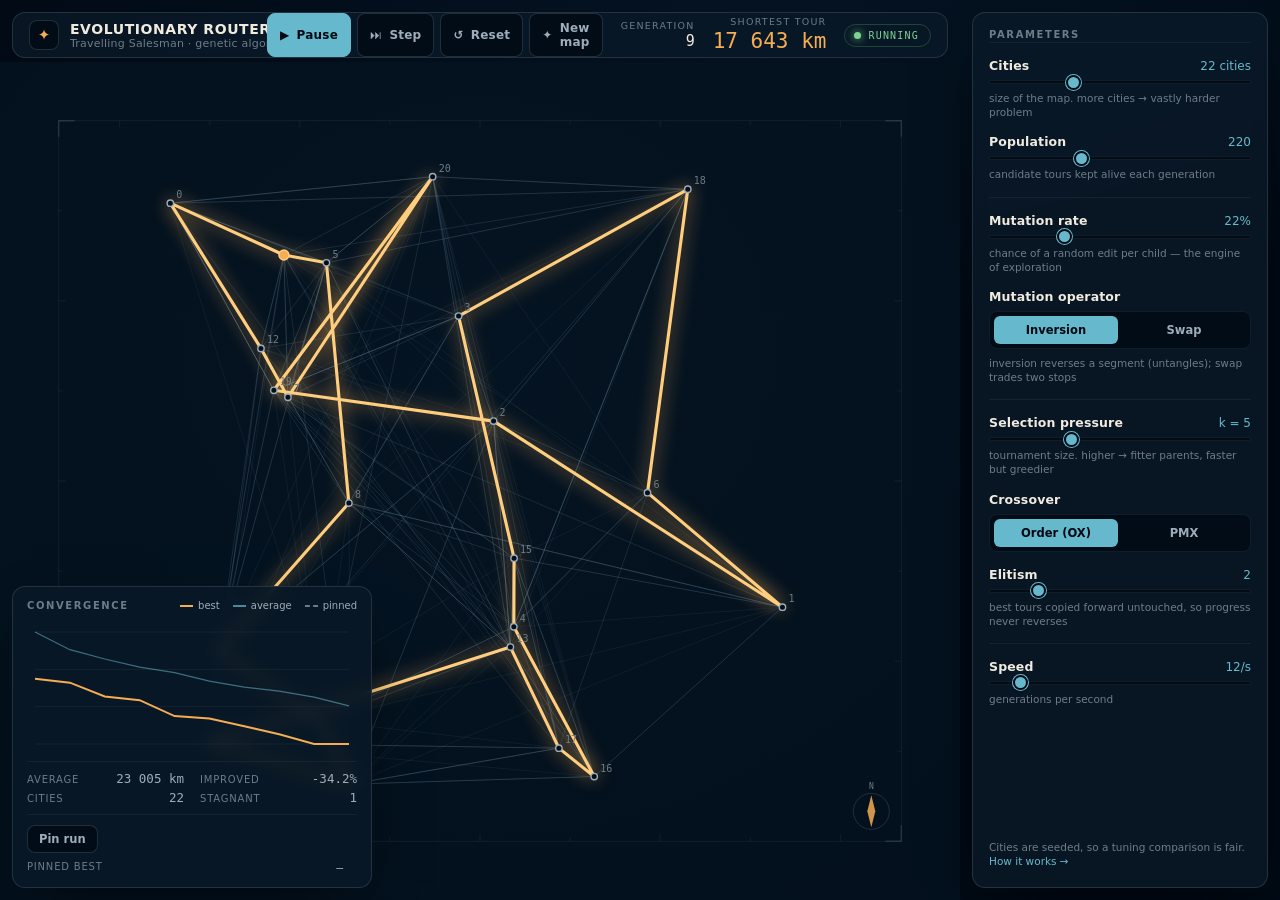
==== index.html @ 06145959 "Evolutionary Router: a live genetic-algorithm TSP solver Self-contained static instrument that evolv" ====
<!DOCTYPE html>
<html lang="en">
<head>
  <meta charset="UTF-8" />
  <meta name="viewport" content="width=device-width, initial-scale=1.0" />
  <title>Evolutionary Router · TSP Genetic Algorithm</title>
  <meta name="description" content="A genetic algorithm solving the Travelling Salesman Problem in real time." />
  <link rel="icon" type="image/svg+xml" href="assets/favicon.svg" />
  <link rel="stylesheet" href="style.css" />
</head>
<body>
  <canvas id="stage"></canvas>

  <!-- ============================== Top bar ============================== -->
  <header id="topbar" class="panel">
    <div class="brand">
      <span class="mark" aria-hidden="true">&#x2726;</span>
      <div class="brand-txt">
        <h1>Evolutionary Router</h1>
        <p>Travelling Salesman &middot; genetic algorithm</p>
      </div>
    </div>

    <div class="transport" role="group" aria-label="Run controls">
      <button id="btn-play" class="tbtn" data-on="1" title="Play / pause (Space)">
        <span class="ico" aria-hidden="true">&#9654;</span><span class="label">Play</span>
      </button>
      <button id="btn-step" class="tbtn" title="Advance one generation (S)">
        <span class="ico" aria-hidden="true">&#9197;</span><span class="label">Step</span>
      </button>
      <button id="btn-reset" class="tbtn" title="Restart from random tours (R)">
        <span class="ico" aria-hidden="true">&#8634;</span><span class="label">Reset</span>
      </button>
      <button id="btn-regen" class="tbtn" title="Generate a new set of cities">
        <span class="ico" aria-hidden="true">&#10022;</span><span class="label">New map</span>
      </button>
    </div>

    <div class="status">
      <div class="stat">
        <span class="k">generation</span>
        <span id="r-gen" class="v mono">0</span>
      </div>
      <div class="stat hero">
        <span class="k">shortest tour</span>
        <span id="r-best" class="v mono">&mdash;</span>
      </div>
      <span id="run-state" class="badge" data-on="1">RUNNING</span>
    </div>
  </header>

  <!-- ============================== Rail ============================== -->
  <aside id="rail" class="panel" aria-label="Algorithm parameters">
    <h2 class="rail-title">Parameters</h2>

    <div class="ctrl">
      <div class="ctrl-head"><label for="c-cities">Cities</label><output id="v-cities">22 cities</output></div>
      <input id="c-cities" type="range" min="5" max="60" step="1" value="22" />
      <p class="hint">size of the map. more cities &rarr; vastly harder problem</p>
    </div>

    <div class="ctrl">
      <div class="ctrl-head"><label for="c-pop">Population</label><output id="v-pop">220</output></div>
      <input id="c-pop" type="range" min="20" max="600" step="10" value="220" />
      <p class="hint">candidate tours kept alive each generation</p>
    </div>

    <hr class="rail-sep" />

    <div class="ctrl">
      <div class="ctrl-head"><label for="c-mut">Mutation rate</label><output id="v-mut">22%</output></div>
      <input id="c-mut" type="range" min="0" max="0.8" step="0.01" value="0.22" />
      <p class="hint">chance of a random edit per child &mdash; the engine of exploration</p>
    </div>

    <div class="ctrl">
      <div class="ctrl-head"><label>Mutation operator</label></div>
      <div id="seg-mut" class="seg" role="group" aria-label="Mutation operator">
        <button data-val="inversion" data-on="1">Inversion</button>
        <button data-val="swap" data-on="0">Swap</button>
      </div>
      <p class="hint">inversion reverses a segment (untangles); swap trades two stops</p>
    </div>

    <hr class="rail-sep" />

    <div class="ctrl">
      <div class="ctrl-head"><label for="c-tourn">Selection pressure</label><output id="v-tourn">k = 5</output></div>
      <input id="c-tourn" type="range" min="2" max="12" step="1" value="5" />
      <p class="hint">tournament size. higher &rarr; fitter parents, faster but greedier</p>
    </div>

    <div class="ctrl">
      <div class="ctrl-head"><label>Crossover</label></div>
      <div id="seg-cx" class="seg" role="group" aria-label="Crossover operator">
        <button data-val="ox" data-on="1">Order (OX)</button>
        <button data-val="pmx" data-on="0">PMX</button>
      </div>
    </div>

    <div class="ctrl">
      <div class="ctrl-head"><label for="c-elite">Elitism</label><output id="v-elite">2</output></div>
      <input id="c-elite" type="range" min="0" max="12" step="1" value="2" />
      <p class="hint">best tours copied forward untouched, so progress never reverses</p>
    </div>

    <hr class="rail-sep" />

    <div class="ctrl">
      <div class="ctrl-head"><label for="c-speed">Speed</label><output id="v-speed">12/s</output></div>
      <input id="c-speed" type="range" min="1" max="120" step="1" value="12" />
      <p class="hint">generations per second</p>
    </div>

    <p class="rail-foot">
      Cities are seeded, so a tuning comparison is fair.
      <a href="explanation.html">How it works &rarr;</a>
    </p>
  </aside>

  <!-- ============================== Convergence ============================== -->
  <section id="chartpanel" class="panel" aria-label="Convergence and metrics">
    <div class="chart-head">
      <h2>Convergence</h2>
      <div class="legend">
        <span class="l-best"><i></i>best</span>
        <span class="l-avg"><i></i>average</span>
        <span class="l-pin"><i></i>pinned</span>
      </div>
    </div>

    <canvas id="chart"></canvas>

    <div class="metrics">
      <div class="metric"><span class="k">average</span><span id="r-avg" class="v mono">&mdash;</span></div>
      <div class="metric"><span class="k">improved</span><span id="r-improve" class="v mono">0%</span></div>
      <div class="metric"><span class="k">cities</span><span id="r-cities" class="v mono">22</span></div>
      <div class="metric"><span class="k">stagnant</span><span id="r-stagnant" class="v mono">0</span></div>
    </div>

    <div class="compare">
      <div class="compare-row">
        <button id="btn-pin" class="cbtn" title="Snapshot this run to race the next one against">Pin run</button>
        <button id="btn-clearpin" class="cbtn" hidden>Clear</button>
        <span id="pin-label"></span>
      </div>
      <div id="pin-row" hidden>
        <span class="k">pinned best</span>
        <span class="v"><span id="r-pinned">&mdash;</span> &nbsp; <span id="r-delta"></span></span>
      </div>
    </div>
  </section>

  <script src="genetic-algorithm.js"></script>
</body>
</html>
---- style.css ----
/* ============================================================================
   Nautical chart at night — design system for the Evolutionary Router.
   Cool ink ground, a single committed brass signal for the champion tour,
   instrument-grade mono readouts. OKLCH only; no pure #000/#fff; neutrals
   tinted toward the ink hue (~248).
   ============================================================================ */
:root {
  --bg-deep:   oklch(0.13  0.030 248);
  --bg:        oklch(0.165 0.034 248);
  --panel:     oklch(0.205 0.036 248 / 0.92);
  --panel-2:   oklch(0.245 0.038 248);
  --well:      oklch(0.150 0.030 248);
  --line:      oklch(0.40  0.030 248 / 0.55);
  --line-soft: oklch(0.36  0.026 248 / 0.32);
  --ink:       oklch(0.94  0.018 90);
  --ink-dim:   oklch(0.74  0.024 240);
  --ink-faint: oklch(0.58  0.026 240);
  --champ:     oklch(0.80  0.135 70);
  --champ-hi:  oklch(0.88  0.115 75);
  --accent:    oklch(0.74  0.085 215);
  --accent-d:  oklch(0.62  0.085 215);
  --ghost:     oklch(0.62  0.040 240 / 0.10);
  --good:      oklch(0.80  0.130 150);
  --warn:      oklch(0.76  0.140 45);

  --r:    13px;
  --r-sm: 8px;
  --shadow: 0 22px 60px -26px oklch(0.06 0.03 248 / 0.9);
  --mono: ui-monospace, "Cascadia Code", "JetBrains Mono", "SF Mono", Consolas, monospace;
  --sans: "Segoe UI", system-ui, -apple-system, Roboto, "Helvetica Neue", sans-serif;

  --rail-w: 320px;
  --bar-h:  62px;
}

* { box-sizing: border-box; margin: 0; padding: 0; }
html, body { height: 100%; }
body {
  font-family: var(--sans);
  color: var(--ink);
  background:
    radial-gradient(120% 80% at 60% -10%, oklch(0.24 0.05 248 / 0.5), transparent 60%),
    radial-gradient(90% 70% at 8% 108%, oklch(0.20 0.045 230 / 0.4), transparent 60%),
    var(--bg-deep);
  overflow: hidden;
  -webkit-font-smoothing: antialiased;
}

.mono { font-family: var(--mono); font-variant-numeric: tabular-nums; }

/* ---- The map fills the area between the top bar and the rail.
   <canvas> is a replaced element, so explicit width/height are required;
   left/right insets alone fall back to its intrinsic 300x150. ---- */
#stage {
  position: fixed;
  top: var(--bar-h); left: 0;
  width: calc(100vw - var(--rail-w));
  height: calc(100vh - var(--bar-h));
  display: block;
  background:
    radial-gradient(120% 120% at 50% 35%, oklch(0.185 0.036 248), var(--bg) 70%, var(--bg-deep));
}

.panel {
  position: fixed;
  z-index: 5;
  background: var(--panel);
  backdrop-filter: blur(7px) saturate(1.05);
  border: 1px solid var(--line);
  border-radius: var(--r);
  box-shadow: var(--shadow);
}

/* ============================================================================
   Top bar
   ============================================================================ */
#topbar {
  top: 12px; left: 12px; right: calc(var(--rail-w) + 12px);
  height: calc(var(--bar-h) - 16px);
  display: flex; align-items: center; justify-content: space-between;
  gap: 18px; padding: 0 16px;
}
.brand { display: flex; align-items: center; gap: 11px; min-width: 0; }
.brand .mark {
  width: 30px; height: 30px; flex: none;
  display: grid; place-items: center;
  color: var(--champ);
  border: 1px solid var(--line); border-radius: 8px;
  background: var(--well);
  font-size: 15px;
}
.brand h1 {
  font-size: 14px; font-weight: 650; letter-spacing: 0.04em;
  text-transform: uppercase; white-space: nowrap;
}
.brand p {
  font-size: 11px; color: var(--ink-faint); letter-spacing: 0.02em;
  white-space: nowrap;
}

.transport { display: flex; gap: 6px; }
.tbtn {
  display: inline-flex; align-items: center; gap: 7px;
  font-family: var(--sans); font-size: 12px; font-weight: 550;
  letter-spacing: 0.02em;
  color: var(--ink-dim);
  background: var(--well);
  border: 1px solid var(--line);
  border-radius: var(--r-sm);
  padding: 7px 12px; cursor: pointer;
  transition: color .18s, border-color .18s, background .18s;
}
.tbtn .ico { font-size: 12px; line-height: 1; }
.tbtn:hover { color: var(--ink); border-color: var(--accent); }
.tbtn[data-on="1"] {
  color: var(--bg-deep); background: var(--accent); border-color: var(--accent);
}
.tbtn:focus-visible { outline: 2px solid var(--accent); outline-offset: 2px; }

.status { display: flex; align-items: center; gap: 18px; }
.stat { display: flex; flex-direction: column; align-items: flex-end; line-height: 1.1; }
.stat .k {
  font-size: 9.5px; text-transform: uppercase; letter-spacing: 0.13em;
  color: var(--ink-faint);
}
.stat .v { font-size: 15px; color: var(--ink); margin-top: 2px; white-space: nowrap; }
.stat.hero .v { font-size: 21px; color: var(--champ); font-weight: 500; }

.badge {
  font-family: var(--mono); font-size: 10px; letter-spacing: 0.12em;
  color: var(--ink-faint);
  border: 1px solid var(--line); border-radius: 20px;
  padding: 5px 11px 5px 9px;
  display: inline-flex; align-items: center; gap: 7px;
}
.badge::before {
  content: ""; width: 7px; height: 7px; border-radius: 50%;
  background: var(--ink-faint);
}
.badge[data-on="1"] { color: var(--good); border-color: oklch(0.5 0.09 150 / 0.5); }
.badge[data-on="1"]::before { background: var(--good); box-shadow: 0 0 8px var(--good); }

/* ============================================================================
   Control rail
   ============================================================================ */
#rail {
  top: 12px; right: 12px; bottom: 12px; width: calc(var(--rail-w) - 24px);
  padding: 16px 16px 18px;
  display: flex; flex-direction: column; gap: 15px;
  overflow-y: auto;
}
.rail-title, .chart-head h2, .compare h2 {
  font-size: 10px; text-transform: uppercase; letter-spacing: 0.16em;
  color: var(--ink-faint); font-weight: 600;
}
.rail-title { padding-bottom: 2px; border-bottom: 1px solid var(--line-soft); }

.ctrl { display: flex; flex-direction: column; gap: 7px; }
.ctrl-head { display: flex; align-items: baseline; justify-content: space-between; }
.ctrl-head label {
  font-size: 12.5px; color: var(--ink); font-weight: 550; letter-spacing: 0.01em;
}
.ctrl-head output { font-size: 12px; color: var(--accent); }
.hint { font-size: 10.5px; color: var(--ink-faint); line-height: 1.35; }

/* Range inputs */
input[type="range"] {
  -webkit-appearance: none; appearance: none;
  width: 100%; height: 4px; border-radius: 3px;
  background: var(--well);
  border: 1px solid var(--line-soft);
  cursor: pointer;
}
input[type="range"]::-webkit-slider-thumb {
  -webkit-appearance: none; appearance: none;
  width: 15px; height: 15px; border-radius: 50%;
  background: var(--accent);
  border: 2px solid var(--bg-deep);
  box-shadow: 0 0 0 1px var(--accent), 0 1px 4px oklch(0.1 0.03 248 / 0.6);
  transition: transform .12s;
}
input[type="range"]::-webkit-slider-thumb:hover { transform: scale(1.12); }
input[type="range"]::-moz-range-thumb {
  width: 15px; height: 15px; border-radius: 50%;
  background: var(--accent); border: 2px solid var(--bg-deep);
  box-shadow: 0 0 0 1px var(--accent);
}
input[type="range"]:focus-visible { outline: 2px solid var(--accent); outline-offset: 4px; }

/* Segmented toggles */
.seg {
  display: grid; grid-auto-flow: column; grid-auto-columns: 1fr;
  gap: 4px; padding: 4px;
  background: var(--well); border: 1px solid var(--line-soft); border-radius: var(--r-sm);
}
.seg button {
  font-family: var(--sans); font-size: 11.5px; font-weight: 550;
  color: var(--ink-dim);
  background: transparent; border: 0; border-radius: 6px;
  padding: 7px 6px; cursor: pointer;
  transition: color .16s, background .16s;
}
.seg button:hover { color: var(--ink); }
.seg button[data-on="1"] {
  color: var(--bg-deep); background: var(--accent);
}
.seg button:focus-visible { outline: 2px solid var(--accent); outline-offset: 2px; }

.rail-sep { height: 1px; background: var(--line-soft); border: 0; }

.rail-foot {
  margin-top: auto; padding-top: 12px;
  font-size: 10.5px; color: var(--ink-faint); line-height: 1.4;
}
.rail-foot a { color: var(--accent); text-decoration: none; }
.rail-foot a:hover { text-decoration: underline; }

/* ============================================================================
   Convergence panel (bottom-left, floating over the map)
   ============================================================================ */
#chartpanel {
  left: 12px; bottom: 12px; width: 360px;
  padding: 13px 14px 12px;
  display: flex; flex-direction: column; gap: 9px;
}
.chart-head { display: flex; align-items: center; justify-content: space-between; }
.legend { display: flex; gap: 13px; font-size: 10px; color: var(--ink-dim); }
.legend span { display: inline-flex; align-items: center; gap: 5px; }
.legend i { width: 13px; height: 0; border-top: 2px solid; display: inline-block; }
.legend .l-best i { border-color: var(--champ); }
.legend .l-avg  i { border-color: var(--accent); opacity: 0.7; }
.legend .l-pin  i { border-top-style: dashed; border-color: var(--ink-faint); }

#chart { width: 100%; height: 132px; display: block; }

.metrics {
  display: grid; grid-template-columns: 1fr 1fr; gap: 4px 16px;
  padding-top: 9px; border-top: 1px solid var(--line-soft);
}
.metric { display: flex; align-items: baseline; justify-content: space-between; }
.metric .k {
  font-size: 10px; text-transform: uppercase; letter-spacing: 0.08em;
  color: var(--ink-faint);
}
.metric .v { font-size: 12.5px; color: var(--ink-dim); }

.compare { display: flex; flex-direction: column; gap: 8px; padding-top: 10px; border-top: 1px solid var(--line-soft); }
.compare-row { display: flex; align-items: center; gap: 8px; flex-wrap: wrap; }
.cbtn {
  font-family: var(--sans); font-size: 11.5px; font-weight: 550;
  color: var(--ink-dim); background: var(--well);
  border: 1px solid var(--line); border-radius: var(--r-sm);
  padding: 6px 11px; cursor: pointer;
  transition: color .16s, border-color .16s;
}
.cbtn:hover { color: var(--ink); border-color: var(--accent); }
.cbtn:focus-visible { outline: 2px solid var(--accent); outline-offset: 2px; }
#pin-label { font-family: var(--mono); font-size: 10.5px; color: var(--ink-faint); }
#pin-row { display: flex; justify-content: space-between; font-size: 11.5px; }
#pin-row .k { color: var(--ink-faint); text-transform: uppercase; letter-spacing: 0.08em; font-size: 10px; }
#pin-row .v { font-family: var(--mono); color: var(--ink-dim); }
#r-delta[data-sign="good"] { color: var(--good); }
#r-delta[data-sign="warn"] { color: var(--warn); }

/* ============================================================================
   Adaptive: keep it usable on a laptop; collapse the rail on small screens
   ============================================================================ */
@media (max-width: 1180px) {
  :root { --rail-w: 280px; }
  #chartpanel { width: 320px; }
}
@media (max-width: 860px) {
  :root { --rail-w: 0px; --bar-h: 56px; }
  #rail {
    width: min(360px, 86vw); top: auto; bottom: 12px; right: 12px;
    max-height: 56vh;
  }
  #chartpanel { display: none; }
  #topbar { right: 12px; }
  .brand p { display: none; }
}

@media (prefers-reduced-motion: reduce) {
  * { transition: none !important; }
}

/* ============================================================================
   Explanation page (body.doc) — a reading surface in the same chart-at-night
   system. Overrides the fixed instrument layout.
   ============================================================================ */
body.doc { overflow: auto; }

.doc-wrap { max-width: 720px; margin: 0 auto; padding: 0 28px 120px; }

.doc-nav {
  position: sticky; top: 0; z-index: 10;
  display: flex; align-items: center; justify-content: space-between;
  gap: 16px;
  max-width: 720px; margin: 0 auto; padding: 16px 28px;
  background: linear-gradient(var(--bg-deep) 70%, transparent);
}
.doc-nav .back {
  display: inline-flex; align-items: center; gap: 8px;
  font-size: 12.5px; color: var(--ink-dim); text-decoration: none;
  border: 1px solid var(--line); border-radius: var(--r-sm);
  padding: 7px 12px; background: var(--well);
  transition: color .16s, border-color .16s;
}
.doc-nav .back:hover { color: var(--ink); border-color: var(--accent); }
.doc-nav .tag {
  font-family: var(--mono); font-size: 10.5px; letter-spacing: 0.12em;
  color: var(--ink-faint); text-transform: uppercase;
}

.doc-hero { padding: 26px 0 8px; }
.doc-hero .eyebrow {
  font-family: var(--mono); font-size: 11px; letter-spacing: 0.16em;
  text-transform: uppercase; color: var(--champ);
}
.doc-hero h1 {
  font-size: clamp(30px, 5vw, 46px); line-height: 1.05; font-weight: 600;
  letter-spacing: -0.01em; margin: 12px 0 14px;
}
.doc-hero .lede { font-size: 17px; line-height: 1.55; color: var(--ink-dim); max-width: 60ch; }

.doc h2 {
  font-size: 12px; text-transform: uppercase; letter-spacing: 0.14em;
  color: var(--champ); font-weight: 600;
  margin: 52px 0 16px; padding-bottom: 8px;
  border-bottom: 1px solid var(--line-soft);
}
.doc h3 { font-size: 17px; font-weight: 600; color: var(--ink); margin: 26px 0 8px; }
.doc p { font-size: 15px; line-height: 1.62; color: var(--ink-dim); margin: 12px 0; max-width: 68ch; }
.doc p strong { color: var(--ink); font-weight: 600; }
.doc a { color: var(--accent); text-decoration: none; border-bottom: 1px solid var(--accent-d); }
.doc a:hover { color: var(--ink); }
.doc .mono-em { font-family: var(--mono); color: var(--champ); font-size: 0.92em; }

.doc ul { margin: 12px 0; padding-left: 0; list-style: none; max-width: 68ch; }
.doc ul li {
  position: relative; padding-left: 24px; margin: 9px 0;
  font-size: 15px; line-height: 1.6; color: var(--ink-dim);
}
.doc ul li::before {
  content: ""; position: absolute; left: 4px; top: 10px;
  width: 6px; height: 6px; border-radius: 50%; background: var(--champ);
}
.doc ul li strong { color: var(--ink); }

.figure {
  margin: 22px 0; padding: 18px 20px;
  background: var(--well); border: 1px solid var(--line-soft); border-radius: var(--r);
}
.figure .cap {
  font-family: var(--mono); font-size: 10.5px; letter-spacing: 0.08em;
  text-transform: uppercase; color: var(--ink-faint); margin-top: 12px;
}
.flow {
  display: flex; align-items: stretch; gap: 0; flex-wrap: wrap;
  font-family: var(--mono);
}
.flow .node {
  flex: 1 1 0; min-width: 92px; text-align: center;
  padding: 12px 8px; border: 1px solid var(--line); border-radius: var(--r-sm);
  background: var(--panel-2); color: var(--ink); font-size: 12px;
}
.flow .node small { display: block; color: var(--ink-faint); font-size: 9.5px; margin-top: 4px; letter-spacing: 0.04em; }
.flow .arrow { align-self: center; color: var(--champ); padding: 0 9px; font-size: 14px; }

.gene {
  display: flex; gap: 4px; flex-wrap: wrap; font-family: var(--mono);
  font-size: 12.5px; margin: 6px 0;
}
.gene .cell {
  width: 27px; height: 27px; display: grid; place-items: center;
  border: 1px solid var(--line); border-radius: 5px; color: var(--ink-dim);
  background: var(--panel-2);
}
.gene .cell.keep { border-color: var(--champ); color: var(--champ); background: oklch(0.30 0.05 70 / 0.4); }
.gene .cell.fill { border-color: var(--accent-d); color: var(--accent); }
.gene .lbl { align-self: center; font-size: 10.5px; color: var(--ink-faint); width: 64px; text-transform: uppercase; letter-spacing: 0.06em; }

.keytable { margin: 16px 0; max-width: 68ch; }
.keytable .row { display: grid; grid-template-columns: 140px 1fr; gap: 14px; padding: 11px 0; border-top: 1px solid var(--line-soft); }
.keytable .row:last-child { border-bottom: 1px solid var(--line-soft); }
.keytable .term { font-size: 13px; color: var(--ink); font-weight: 600; }
.keytable .term small { display: block; font-family: var(--mono); font-weight: 400; color: var(--champ); font-size: 10.5px; margin-top: 3px; letter-spacing: 0.04em; }
.keytable .def { font-size: 13.5px; line-height: 1.55; color: var(--ink-dim); }

.callout {
  margin: 26px 0; padding: 16px 18px;
  background: oklch(0.22 0.04 248 / 0.5); border: 1px solid var(--line);
  border-radius: var(--r);
}
.callout p { margin: 0; color: var(--ink-dim); font-size: 14px; }
.callout .tag { font-family: var(--mono); font-size: 10px; letter-spacing: 0.12em; text-transform: uppercase; color: var(--champ); display: block; margin-bottom: 7px; }

.doc-foot {
  margin-top: 60px; padding-top: 22px; border-top: 1px solid var(--line-soft);
  display: flex; align-items: center; justify-content: space-between; gap: 16px; flex-wrap: wrap;
}
.doc-foot p { font-size: 12.5px; color: var(--ink-faint); margin: 0; }
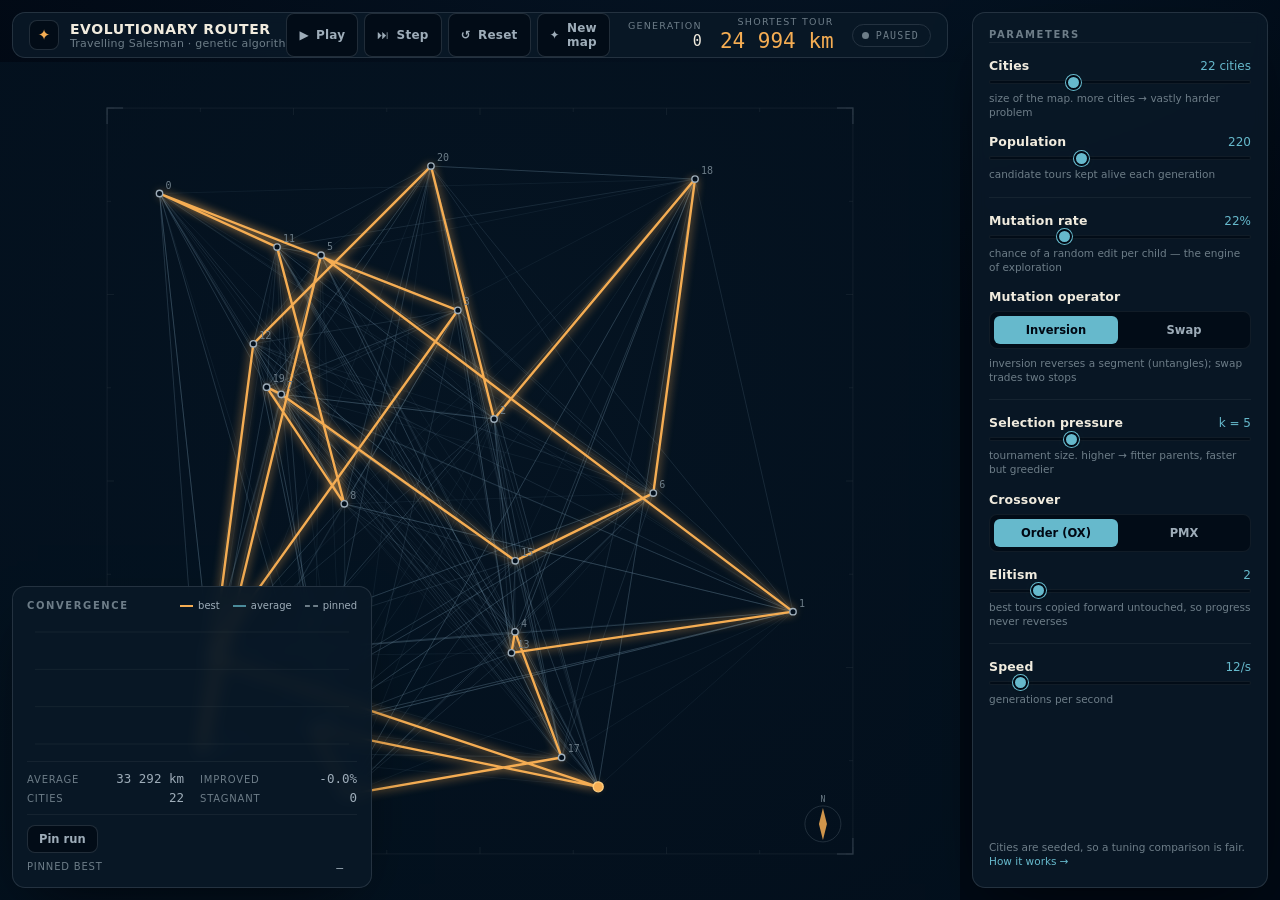
==== commit 613471b4: "Start paused, coexist with host nav, keep all cities in view - The run now waits for Play instead of" ====
--- a/index.html
+++ b/index.html
@@ -22,7 +22,7 @@
     </div>
 
     <div class="transport" role="group" aria-label="Run controls">
-      <button id="btn-play" class="tbtn" data-on="1" title="Play / pause (Space)">
+      <button id="btn-play" class="tbtn" data-on="0" title="Play / pause (Space)">
         <span class="ico" aria-hidden="true">&#9654;</span><span class="label">Play</span>
       </button>
       <button id="btn-step" class="tbtn" title="Advance one generation (S)">
@@ -45,7 +45,7 @@
         <span class="k">shortest tour</span>
         <span id="r-best" class="v mono">&mdash;</span>
       </div>
-      <span id="run-state" class="badge" data-on="1">RUNNING</span>
+      <span id="run-state" class="badge" data-on="0">PAUSED</span>
     </div>
   </header>
 
--- a/style.css
+++ b/style.css
@@ -31,7 +31,15 @@
 
   --rail-w: 320px;
   --bar-h:  62px;
-}
+
+  /* Top safe area. Stays 0 standalone; the script bumps it when the page is
+     embedded in a host that paints its own nav bar over the top edge. */
+  --safe-top: 0px;
+}
+
+/* Host chrome (e.g. an "Exit Full Screen" bar) sits over the top edge when we
+   run inside the simulation platform. Reserve room so our header clears it. */
+body.embedded { --safe-top: 56px; }
 
 * { box-sizing: border-box; margin: 0; padding: 0; }
 html, body { height: 100%; }
@@ -53,9 +61,9 @@
    left/right insets alone fall back to its intrinsic 300x150. ---- */
 #stage {
   position: fixed;
-  top: var(--bar-h); left: 0;
+  top: calc(var(--bar-h) + var(--safe-top)); left: 0;
   width: calc(100vw - var(--rail-w));
-  height: calc(100vh - var(--bar-h));
+  height: calc(100vh - var(--bar-h) - var(--safe-top));
   display: block;
   background:
     radial-gradient(120% 120% at 50% 35%, oklch(0.185 0.036 248), var(--bg) 70%, var(--bg-deep));
@@ -75,7 +83,7 @@
    Top bar
    ============================================================================ */
 #topbar {
-  top: 12px; left: 12px; right: calc(var(--rail-w) + 12px);
+  top: calc(12px + var(--safe-top)); left: 12px; right: calc(var(--rail-w) + 12px);
   height: calc(var(--bar-h) - 16px);
   display: flex; align-items: center; justify-content: space-between;
   gap: 18px; padding: 0 16px;
@@ -144,7 +152,7 @@
    Control rail
    ============================================================================ */
 #rail {
-  top: 12px; right: 12px; bottom: 12px; width: calc(var(--rail-w) - 24px);
+  top: calc(12px + var(--safe-top)); right: 12px; bottom: 12px; width: calc(var(--rail-w) - 24px);
   padding: 16px 16px 18px;
   display: flex; flex-direction: column; gap: 15px;
   overflow-y: auto;
